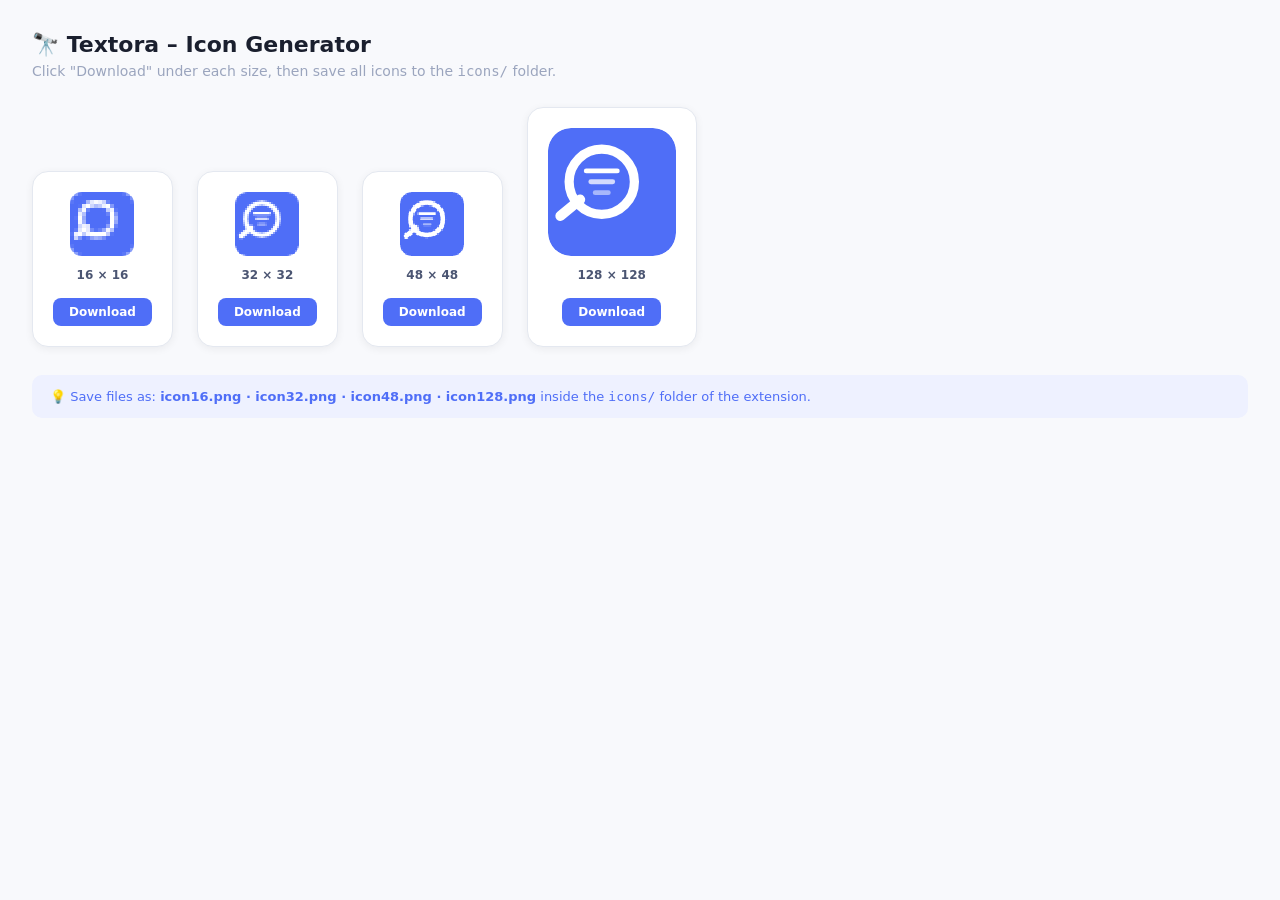
==== generate-icons.html @ d9ae7d36 "first commit" ====
<!DOCTYPE html>
<html>
<head>
<title>Textora – Icon Generator</title>
<style>
  * { box-sizing: border-box; margin: 0; padding: 0; }
  body { font-family: 'Inter', system-ui, sans-serif; background: #f8f9fc; color: #1a1f2e; padding: 32px; }
  h1 { font-size: 22px; font-weight: 700; margin-bottom: 6px; }
  p  { color: #9ba5be; font-size: 14px; margin-bottom: 28px; }
  .grid { display: flex; gap: 24px; flex-wrap: wrap; align-items: flex-end; }
  .icon-card {
    display: flex; flex-direction: column; align-items: center; gap: 12px;
    background: white; border: 1px solid #e4e8f0; border-radius: 16px;
    padding: 20px; box-shadow: 0 2px 8px rgba(0,0,0,0.06);
  }
  .size-label { font-size: 12px; font-weight: 600; color: #4b5572; }
  a.dl {
    display: inline-block; padding: 7px 16px; background: #4f6ef7;
    color: white; border-radius: 8px; font-size: 12px; font-weight: 600;
    text-decoration: none; margin-top: 4px;
  }
  a.dl:hover { background: #3b5af5; }
  .note { margin-top: 28px; padding: 14px 18px; background: #eef1ff;
    border-radius: 10px; font-size: 13px; color: #4f6ef7; font-weight: 500; }
</style>
</head>
<body>
<h1>🔭 Textora – Icon Generator</h1>
<p>Click "Download" under each size, then save all icons to the <code>icons/</code> folder.</p>

<div class="grid" id="grid"></div>

<div class="note">
  💡 Save files as: <strong>icon16.png · icon32.png · icon48.png · icon128.png</strong>
  inside the <code>icons/</code> folder of the extension.
</div>

<script>
const sizes = [16, 32, 48, 128];

function drawIcon(size) {
  const canvas = document.createElement('canvas');
  canvas.width = size;
  canvas.height = size;
  const ctx = canvas.getContext('2d');
  const s = size;

  // ── Background: blue rounded square ──────────────────────────
  const r = s * 0.18;
  ctx.beginPath();
  ctx.roundRect(0, 0, s, s, r);
  ctx.fillStyle = '#4f6ef7';
  ctx.fill();

  // ── Magnifying glass ─────────────────────────────────────────
  const cx = s * 0.42;
  const cy = s * 0.42;
  const radius = s * 0.255;
  const lw = Math.max(1.5, s * 0.072);

  // Lens circle
  ctx.beginPath();
  ctx.arc(cx, cy, radius, 0, Math.PI * 2);
  ctx.strokeStyle = 'white';
  ctx.lineWidth = lw;
  ctx.stroke();

  // Handle
  const angle = Math.PI * 0.78;
  const hx1 = cx + Math.cos(angle) * (radius - lw / 2);
  const hy1 = cy + Math.sin(angle) * (radius - lw / 2);
  const hLen = s * 0.2;
  const hx2 = hx1 + Math.cos(angle) * hLen;
  const hy2 = hy1 + Math.sin(angle) * hLen;

  ctx.beginPath();
  ctx.moveTo(hx1, hy1);
  ctx.lineTo(hx2, hy2);
  ctx.strokeStyle = 'white';
  ctx.lineWidth = lw * 1.1;
  ctx.lineCap = 'round';
  ctx.stroke();

  // Text lines inside lens (only for sizes >= 32)
  if (size >= 32) {
    const lineH  = Math.max(1.2, s * 0.038);
    const lineR2 = lineH / 2;
    const spacing = s * 0.085;
    const widths  = [radius * 1.1, radius * 0.82, radius * 0.55];
    const opacities = [1, 0.75, 0.5];
    const startY = cy - spacing;

    for (let i = 0; i < 3; i++) {
      const lx = cx - widths[i] / 2;
      const ly = startY + i * spacing - lineH / 2;
      ctx.beginPath();
      ctx.roundRect(lx, ly, widths[i], lineH, lineR2);
      ctx.fillStyle = `rgba(255,255,255,${opacities[i]})`;
      ctx.fill();
    }
  }

  return canvas;
}

const grid = document.getElementById('grid');

sizes.forEach(size => {
  const canvas = drawIcon(size);
  const dataUrl = canvas.toDataURL('image/png');

  // Display at least 64px so small icons are visible
  const displaySize = Math.max(size, 64);
  canvas.style.cssText = `width:${displaySize}px;height:${displaySize}px;image-rendering:pixelated;border-radius:${displaySize*0.18}px`;

  const link = document.createElement('a');
  link.href = dataUrl;
  link.download = `icon${size}.png`;
  link.className = 'dl';
  link.textContent = 'Download';

  const card = document.createElement('div');
  card.className = 'icon-card';
  card.innerHTML = `<span class="size-label">${size} × ${size}</span>`;
  card.insertBefore(canvas, card.firstChild);
  card.appendChild(link);

  grid.appendChild(card);
});
</script>
</body>
</html>
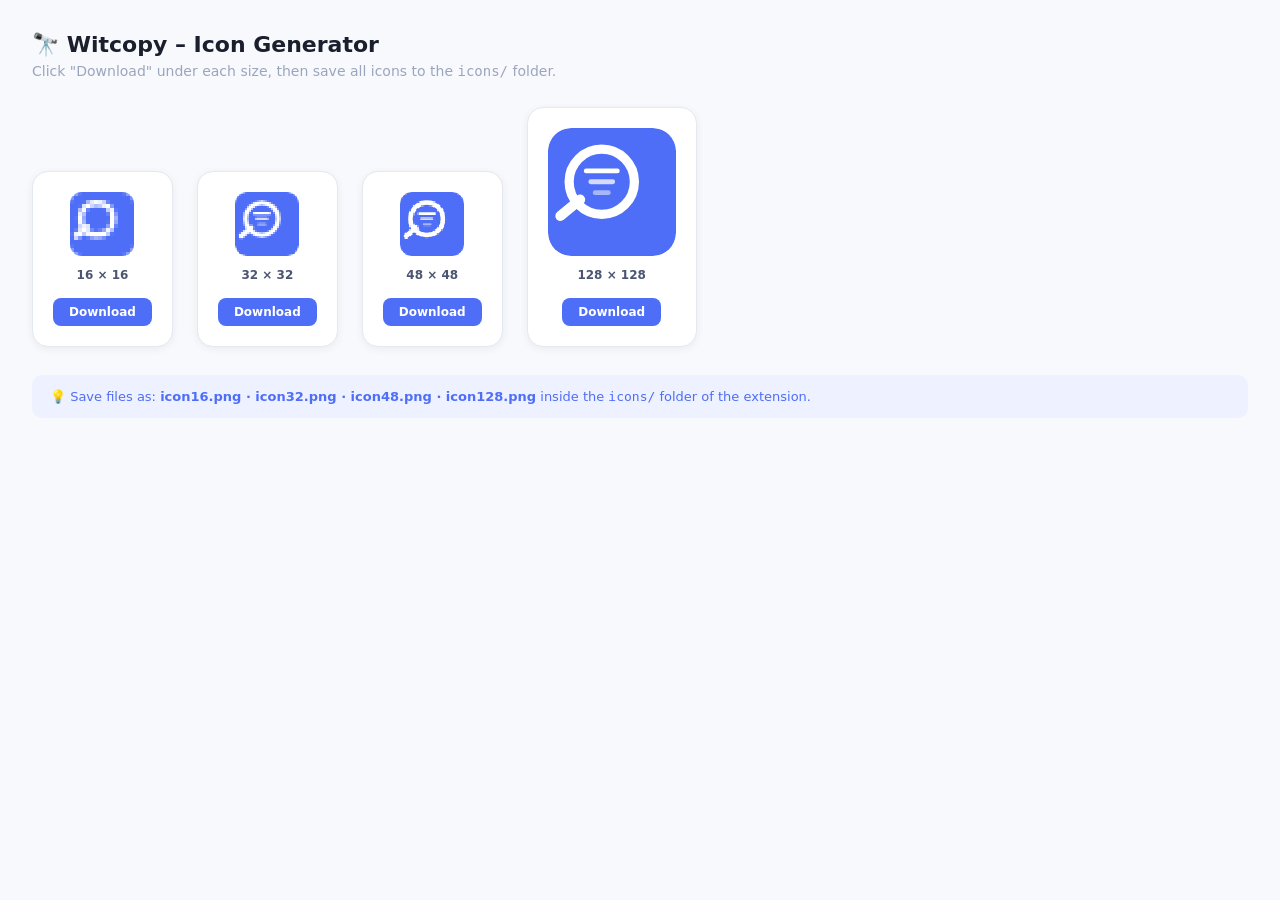
==== commit 4dd319e3: "change the brand name and add teh contact ,feedback page" ====
--- a/generate-icons.html
+++ b/generate-icons.html
@@ -1,7 +1,7 @@
 <!DOCTYPE html>
 <html>
 <head>
-<title>Textora – Icon Generator</title>
+<title>Witcopy – Icon Generator</title>
 <style>
   * { box-sizing: border-box; margin: 0; padding: 0; }
   body { font-family: 'Inter', system-ui, sans-serif; background: #f8f9fc; color: #1a1f2e; padding: 32px; }
@@ -25,7 +25,7 @@
 </style>
 </head>
 <body>
-<h1>🔭 Textora – Icon Generator</h1>
+<h1>🔭 Witcopy – Icon Generator</h1>
 <p>Click "Download" under each size, then save all icons to the <code>icons/</code> folder.</p>
 
 <div class="grid" id="grid"></div>
